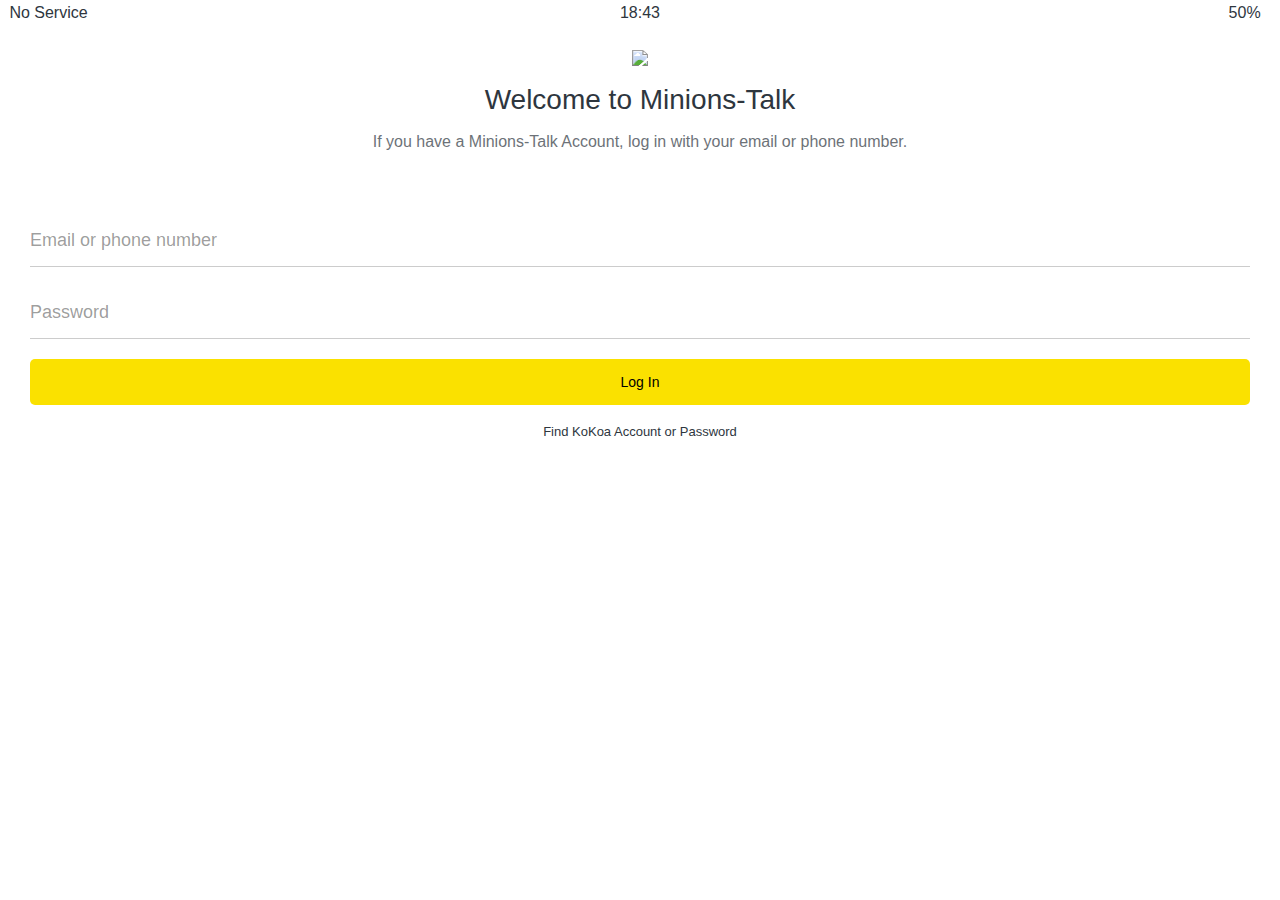
==== index.html @ 9ba9f6e9 "kokoa clone" ====
<!DOCTYPE html>
<html lang="en">
    <head>
        <meta charset="UTF-8">
        <meta name="viewport" content="width=device-width, initial-scale=1.0">
        <link href="css/styles.css" rel="stylesheet" />
        <title>Welcome to Kokoa Clone</title>
    </head>
    <body>
        <div class="status-bar">
            <div class="status-bar__column">
                <span>No Service</span>
                <i class="fa-solid fa-wifi"></i>
            </div>
            <div class="status-bar__column">
                <span>18:43</span>
            </div>
            <div class="status-bar__column">
                <span>50%</span>
                <i class="fa-solid fa-battery-half"></i>
                <i class="fa-solid fa-bolt"></i>
            </div>
        </div>

        <header class="welcome-header">
            <img
                src="https://upload.wikimedia.org/wikipedia/en/7/7d/Minions_characters.png" 
                class="welcome-header__image" 
            />
            <h1 class="welcome-header__title">Welcome to Minions-Talk</h1>
            <p class="welcome-header__text">
                If you have a Minions-Talk Account, log in with your email or phone number.
            </p>
        </header>

        <form action="friends.html" method="get" id="login-form">
            <input name="username" type="text" placeholder="Email or phone number" />
            <input name="password" type="password" placeholder="Password" />
            <input type="submit" value="Log In" />
            <a href="#">Find KoKoa Account or Password</a>
        </form>

        <script 
            src="https://kit.fontawesome.com/321432d0c8.js" 
            crossorigin="anonymous"
        ></script>
    </body>
</html>
---- css/styles.css ----
@import "reset.css";
@import "variables.css";

/* Components */
@import "components/status-bar.css";
@import "components/nav-bar.css";
@import "components/screen-header.css";
@import "components/alt-screen-header.css";
@import "components/user-component.css";
@import "components/badge.css";
@import "components/icon-row.css";

/* Screens */
@import "screens/login.css";
@import "screens/friends.css";
@import "screens/find.css";
@import "screens/more.css";
@import "screens/settings.css";
@import "screens/chat.css";

body {
    color: #2e363e;
    font-family: -apple-system, BlinkMacSystemFont, 'Segoe UI', Roboto, Oxygen, Ubuntu, Cantarell, 'Open Sans', 'Helvetica Neue', sans-serif;
}

.main-screen {
    padding: 0px var(--horizontal-space);
    margin-top: 120px;
    margin-bottom: 120px;
}
.main-screen__settings {
    padding: 0px var(--horizontal-space);
    margin-bottom: 120px;
}
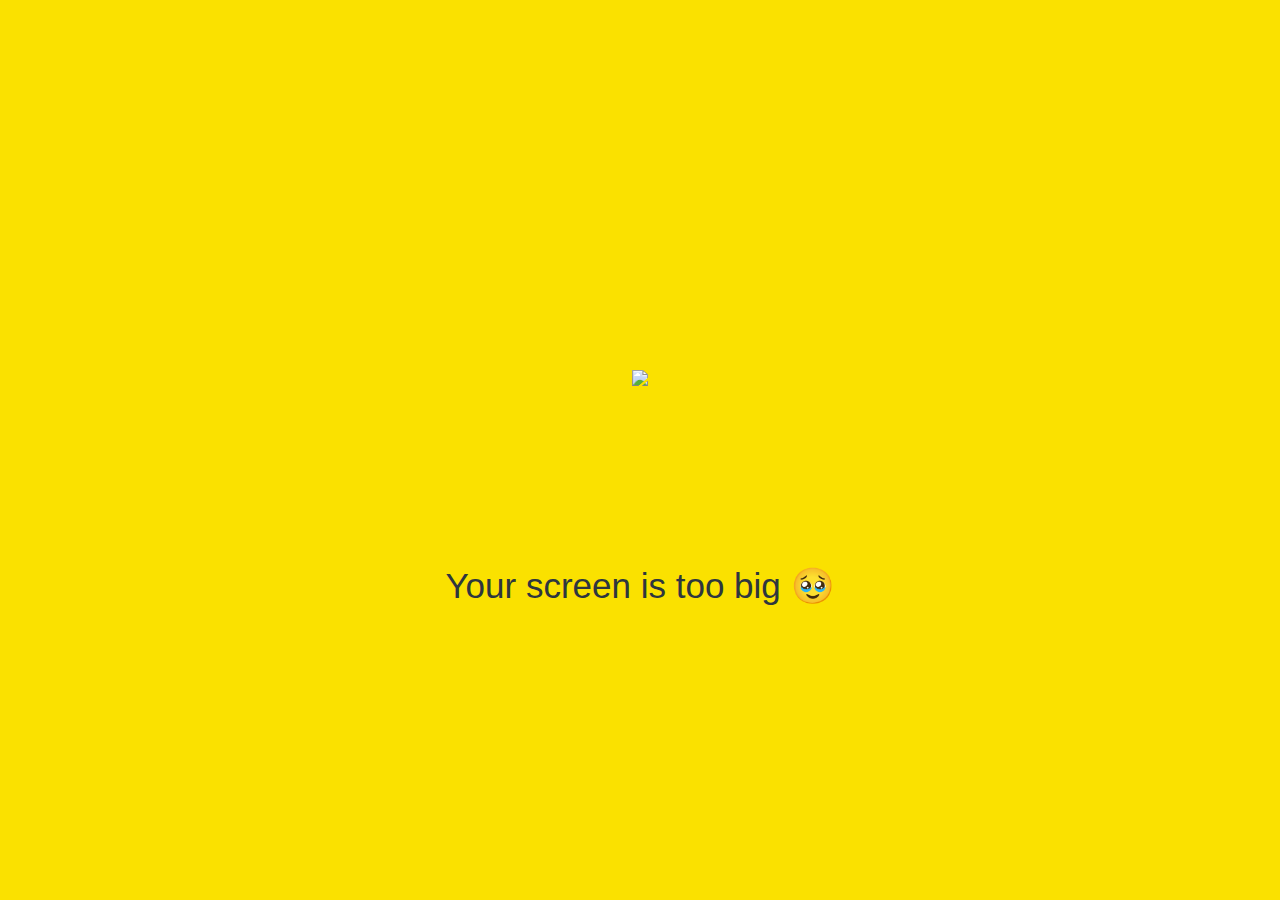
==== commit 458ac35a: "no mobile media query" ====
--- a/index.html
+++ b/index.html
@@ -40,6 +40,11 @@
             <a href="#">Find KoKoa Account or Password</a>
         </form>
 
+        <div id="no-mobile">
+            <span>Your screen is too big 🥹</span>
+            <img src="https://media1.tenor.com/m/FJJLUl_qrvMAAAAd/pretty-please-bob.gif" />
+        </div>
+        
         <script 
             src="https://kit.fontawesome.com/321432d0c8.js" 
             crossorigin="anonymous"
--- a/css/styles.css
+++ b/css/styles.css
@@ -8,7 +8,8 @@
 @import "components/alt-screen-header.css";
 @import "components/user-component.css";
 @import "components/badge.css";
-@import "components/icon-row.css";
+@import "components/icon-column.css";
+@import "components/no-mobile.css";
 
 /* Screens */
 @import "screens/login.css";
@@ -17,6 +18,7 @@
 @import "screens/more.css";
 @import "screens/settings.css";
 @import "screens/chat.css";
+@import "screens/chat-second.css";
 
 body {
     color: #2e363e;
